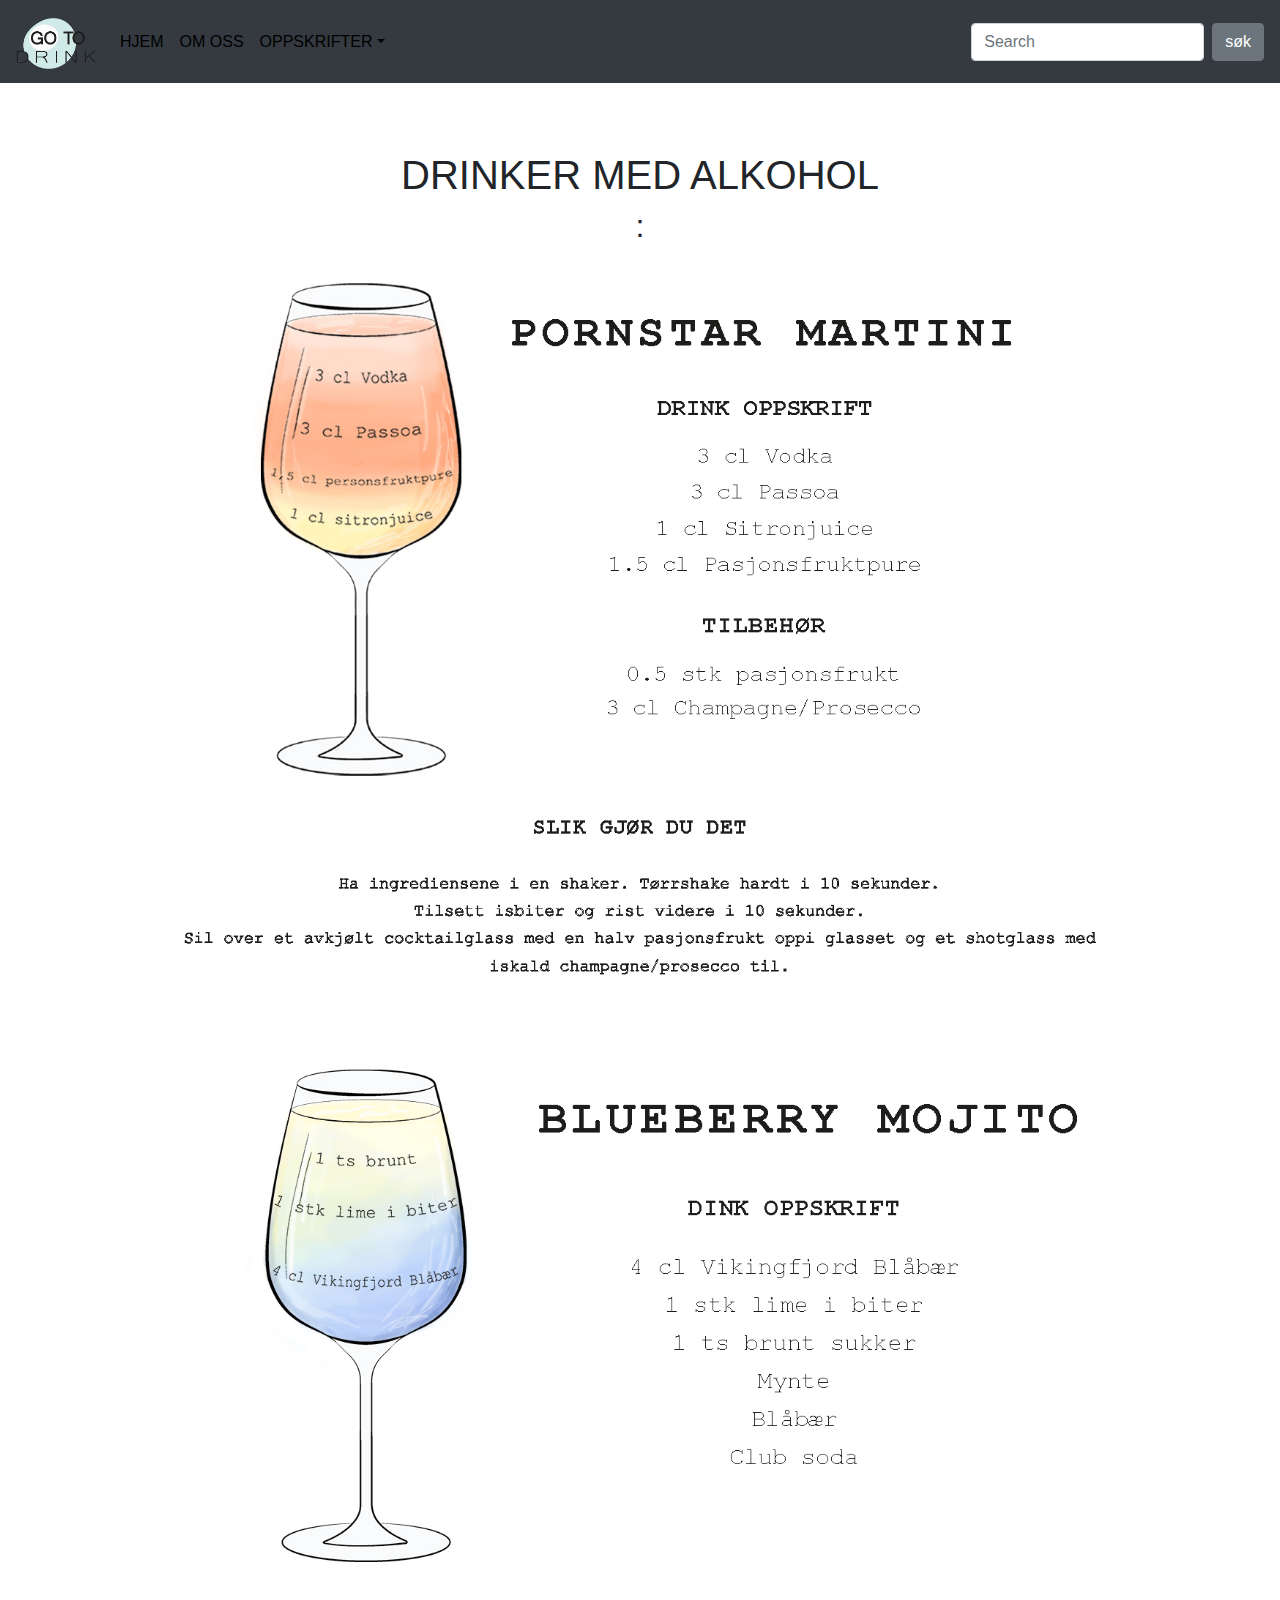
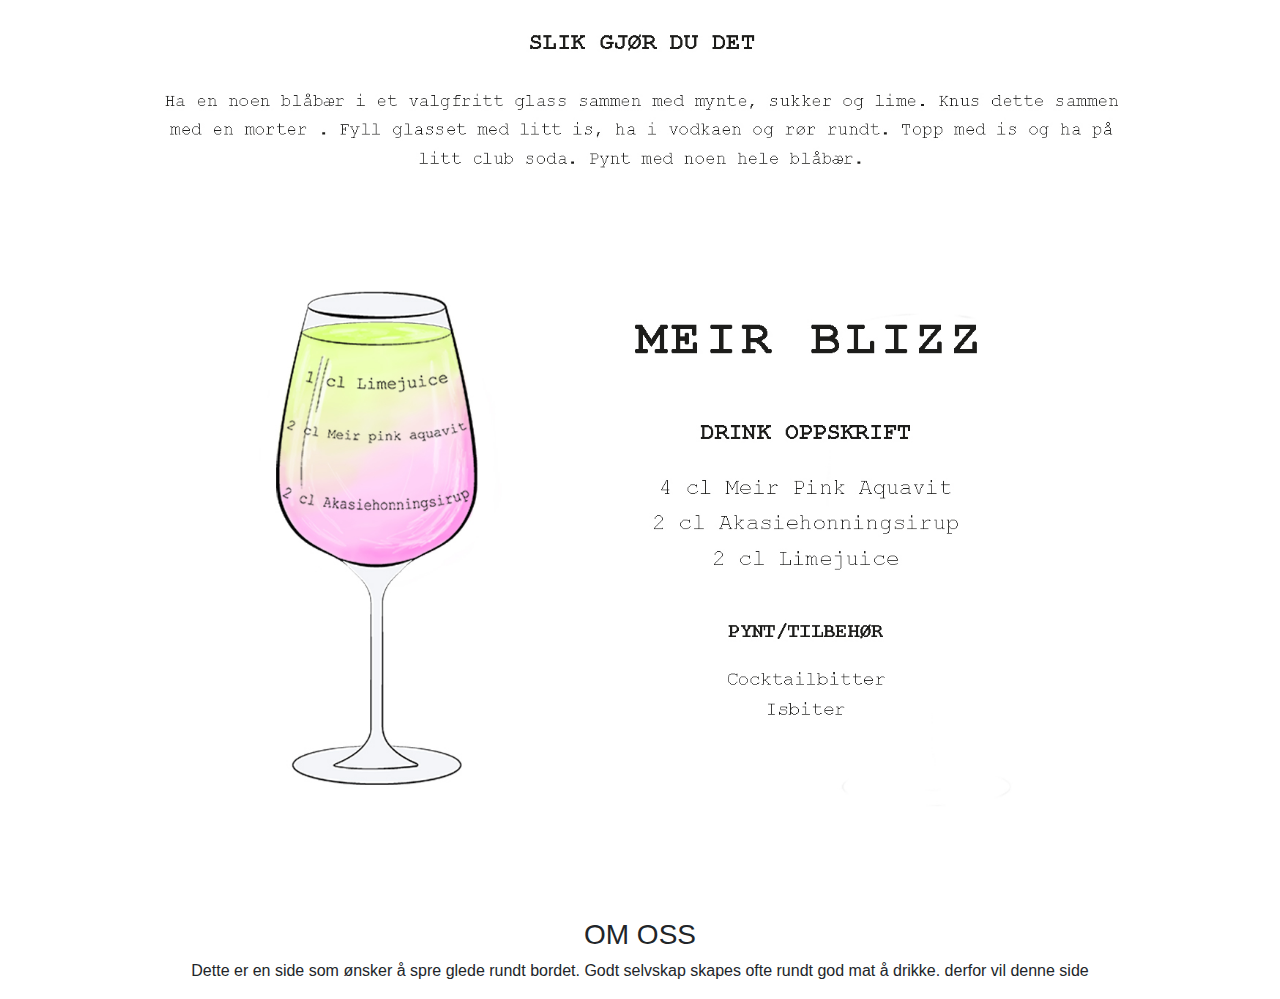
==== ALKOHOL.html @ 80ecb4bd "intial commit" ====
<!DOCTYPE html>
<html lang="en">

<head>
    <meta charset="utf-8">
    <meta name="viewport" content="width=device-width, initial-scale=1, shrink-to-fit=no">
    <meta name="description" content="">
    <meta name="author" content="">
    <link rel="icon" href="../../../../favicon.ico">
    <title>Starter Template · Bootstrap</title>
    
    <!--Template based on URL below-->
    <link rel="canonical" href="https://getbootstrap.com/docs/4.3/examples/starter-template/">

    <!-- Bootstrap core CSS -->
    <link rel="stylesheet" href="https://stackpath.bootstrapcdn.com/bootstrap/4.3.1/css/bootstrap.min.css" integrity="sha384-ggOyR0iXCbMQv3Xipma34MD+dH/1fQ784/j6cY/iJTQUOhcWr7x9JvoRxT2MZw1T" crossorigin="anonymous">

    <!-- Place your stylesheet here-->
    <link href="../nyyykode/stylesheet1.css" rel="stylesheet" type="text/css">
</head>

<body>

<nav class="navbar navbar-expand-sm bg-dark navbar-dark sticky-top">
    
    <a class="navbar-brand" href="../nyyykode/index.html">
    
        <img src="logodrink.png" alt="Logo" href="index.html" style="padding-top:4px; width:80px;"></a>
    
    <button class="navbar-toggler" type="button" data-toggle="collapse" data-target="#navbarsExampleDefault" aria-controls="navbarsExampleDefault" aria-expanded="false" aria-label="Toggle navigation">
        <span class="navbar-toggler-icon"></span>
    </button>


    <div class="collapse navbar-collapse" id="navbarsExampleDefault">
        <ul class="navbar-nav mr-auto">
            
            <li class="nav-item active">
                <a class="nav-link"  style="color: black" href="index.html">HJEM <span class="sr-only">(current)</span></a>
            </li>
            <li class="nav-item active">
                <a class="nav-link"  style="color: black" href="gotodrink.html">OM OSS</a>
            </li>
           
            <li class="nav-item dropdown">
                <a class="nav-link dropdown-toggle"  style="color: black" href="#" id="dropdown01" data-toggle="dropdown" aria-haspopup="true" aria-expanded="false">OPPSKRIFTER</a>
                <div class="dropdown-menu" aria-labelledby="dropdown01">
                    <a class="dropdown-item" href="ALKOHOL.html">ALKOHOL</a>
                    <a class="dropdown-item" href="UTENALKOHOL.html">UTEN ALKOHOL</a>
                    
                </div>
            </li>
        </ul>
        
        
        
        
        <form class="form-inline my-2 my-lg-0">
            <input class="form-control mr-sm-2" type="text" placeholder="Search" aria-label="Search">
            <button class="btn btn-secondary my-2 my-sm-0" type="submit">søk</button>
        </form>
    </div>
</nav>

    
    
    <main role="main" class="container">
      
        

 <style> 
            main
            {
                padding-top: 20px;
                padding-bottom: 100px; 
            }
        </style>
        
         <div class="text-center mt-8 pt-5">
            <h1>DRINKER MED ALKOHOL</h1>
             <h2>:</h2>
        
      
        <img class="img-fluid" src="martini.jpg" alt="glass" style="width:1000px;">
        <img  class="img-fluid" src="SISTEFORS%C3%98K.jpg" alt="glass" style="width:1000px;">
             
             <img class="img-fluid" src="blueberry.jpg" alt="glass" style="padding-top:30px; width:1000px;">
              <img  class="img-fluid" src="bluberryfremgang.jpg" alt="glass" style="width:1000px;">
                   
                   
                <img class="img-fluid" src="meri.jpg" alt="glass" style="padding-top:30px; width:1000px;">
             
     
        </div>

    </main><!-- /.container -->


    <!-- Bootstrap core JavaScript
    ================================================== -->
    <!-- Placed at the end of the document so the pages load faster -->
    <script src="https://code.jquery.com/jquery-3.3.1.slim.min.js" integrity="sha384-q8i/X+965DzO0rT7abK41JStQIAqVgRVzpbzo5smXKp4YfRvH+8abtTE1Pi6jizo" crossorigin="anonymous"></script>
    <script src="https://cdnjs.cloudflare.com/ajax/libs/popper.js/1.14.7/umd/popper.min.js" integrity="sha384-UO2eT0CpHqdSJQ6hJty5KVphtPhzWj9WO1clHTMGa3JDZwrnQq4sF86dIHNDz0W1" crossorigin="anonymous"></script>
    <script src="https://stackpath.bootstrapcdn.com/bootstrap/4.3.1/js/bootstrap.min.js" integrity="sha384-JjSmVgyd0p3pXB1rRibZUAYoIIy6OrQ6VrjIEaFf/nJGzIxFDsf4x0xIM+B07jRM" crossorigin="anonymous"></script>
         <div class="container-fluid bg-2 text-center">
             
             
  <h3>OM OSS</h3>
  <p>Dette er en side som ønsker å spre glede rundt bordet. Godt selvskap skapes ofte rundt god mat å drikke. derfor vil denne side</p>
</div>

</body>
</html>
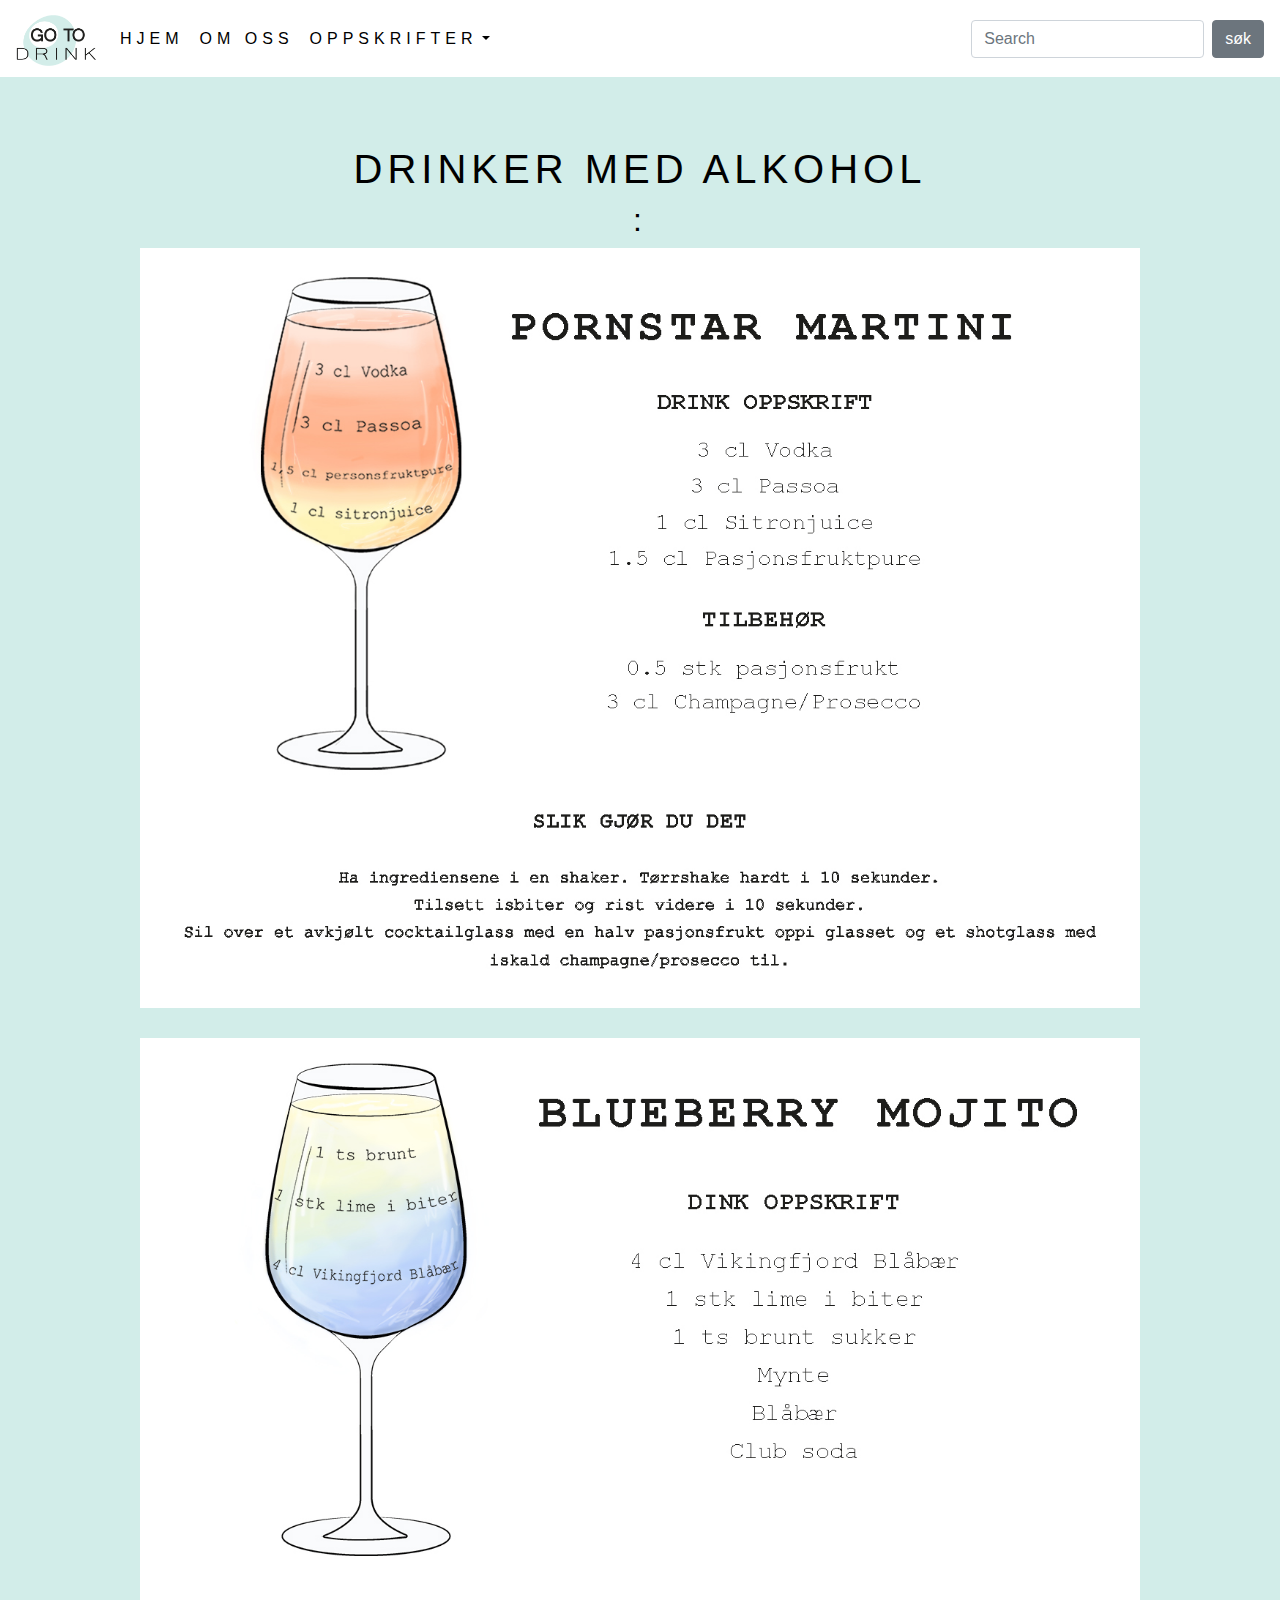
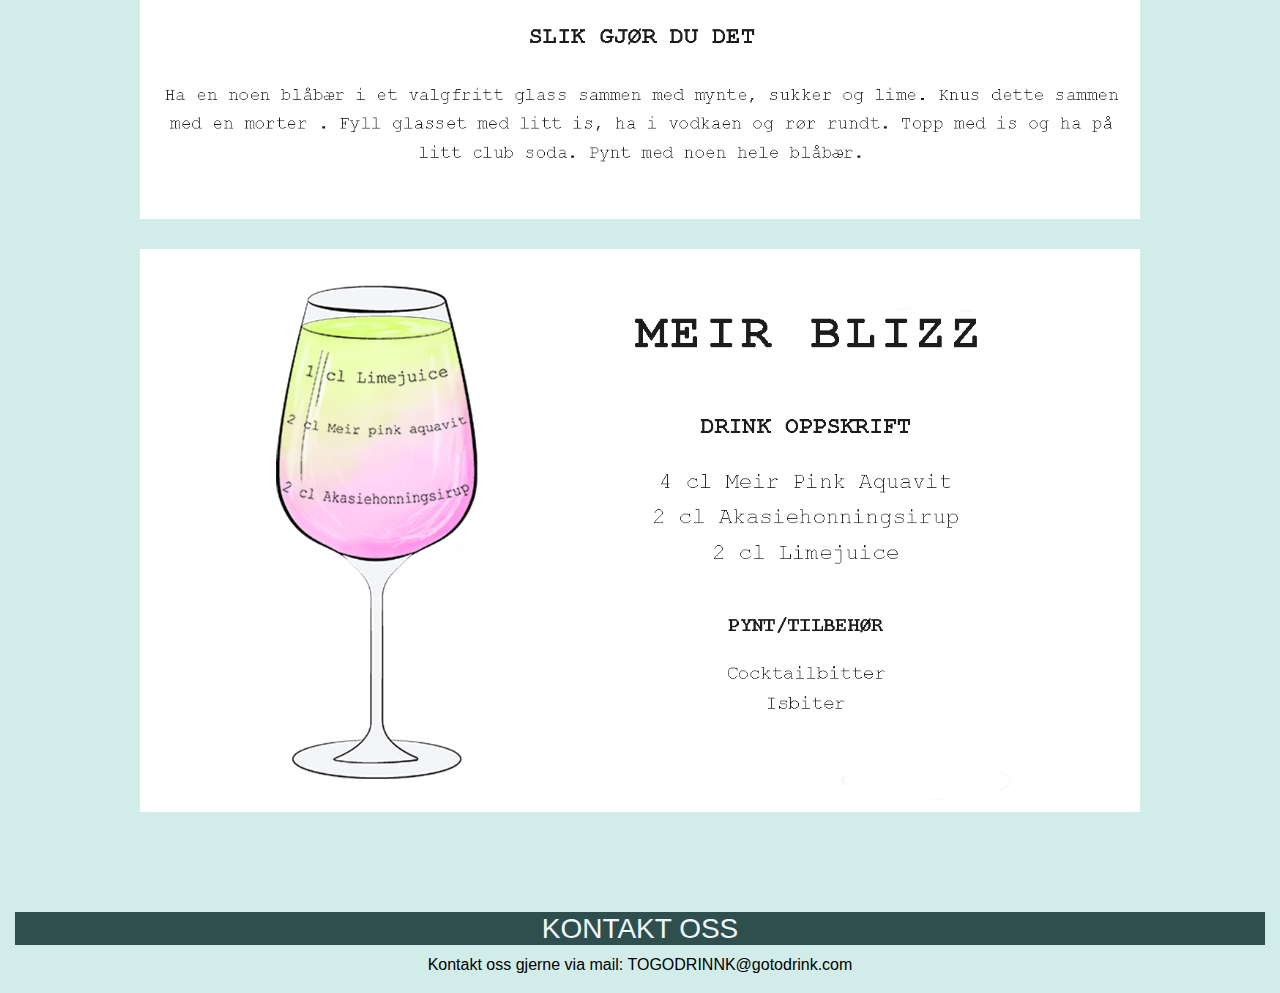
==== commit feb13074: "summary" ====
--- a/ALKOHOL.html
+++ b/ALKOHOL.html
@@ -16,18 +16,18 @@
     <link rel="stylesheet" href="https://stackpath.bootstrapcdn.com/bootstrap/4.3.1/css/bootstrap.min.css" integrity="sha384-ggOyR0iXCbMQv3Xipma34MD+dH/1fQ784/j6cY/iJTQUOhcWr7x9JvoRxT2MZw1T" crossorigin="anonymous">
 
     <!-- Place your stylesheet here-->
-    <link href="../nyyykode/stylesheet1.css" rel="stylesheet" type="text/css">
+    <link href="stylesheet1.css" rel="stylesheet" type="text/css">
 </head>
 
 <body>
 
 <nav class="navbar navbar-expand-sm bg-dark navbar-dark sticky-top">
     
-    <a class="navbar-brand" href="../nyyykode/index.html">
+    <a class="navbar-brand" href="index.html">
     
         <img src="logodrink.png" alt="Logo" href="index.html" style="padding-top:4px; width:80px;"></a>
     
-    <button class="navbar-toggler" type="button" data-toggle="collapse" data-target="#navbarsExampleDefault" aria-controls="navbarsExampleDefault" aria-expanded="false" aria-label="Toggle navigation">
+    <button class="navbar-toggler" type="button" style="background-color:#d2ede9" data-toggle="collapse" data-target="#navbarsExampleDefault" aria-controls="navbarsExampleDefault" aria-expanded="false" aria-label="Toggle navigation">
         <span class="navbar-toggler-icon"></span>
     </button>
 
@@ -105,8 +105,8 @@
          <div class="container-fluid bg-2 text-center">
              
              
-  <h3>OM OSS</h3>
-  <p>Dette er en side som ønsker å spre glede rundt bordet. Godt selvskap skapes ofte rundt god mat å drikke. derfor vil denne side</p>
+  <h3>KONTAKT OSS</h3>
+  <p>Kontakt oss gjerne via mail: TOGODRINNK@gotodrink.com</p>
 </div>
 
 </body>
--- a/stylesheet1.css
+++ b/stylesheet1.css
@@ -0,0 +1,65 @@
+.bg-dark{
+    background-color: #FFFFFF!important;
+}
+
+.bg-2 {
+    background-color: #FFFFFF;
+}
+
+.navbar {
+  padding-top: 5px;
+  padding-bottom: 5px;
+  font-size: 16px;
+  letter-spacing: 5px;
+}
+
+main { 
+    padding-top: 5px;
+  padding-bottom: 5px;
+  font-size: 90px;
+  letter-spacing: 5px;
+}
+.
+}
+body {
+  font: 20px "Montserrat", sans-serif;
+  line-height: 2.0;
+  color: black;
+}
+
+body 
+{
+    background-color: #d2ede9;
+}
+
+body {
+    color: black; 
+}
+div{
+    color:black;
+}
+
+
+body 
+{
+    background-color: #d2ede9;
+}
+
+h5{ 
+ font: 20px "Montserrat", sans-serif;
+  line-height: 2.0;
+  color: darkslategrey;
+}
+
+.container-fluid{
+    background-color: #d2ede9;
+}
+
+h3{
+    color:aliceblue;
+    background-color: darkslategrey;
+    
+}
+p{
+    background-color:#d2ede9;
+}